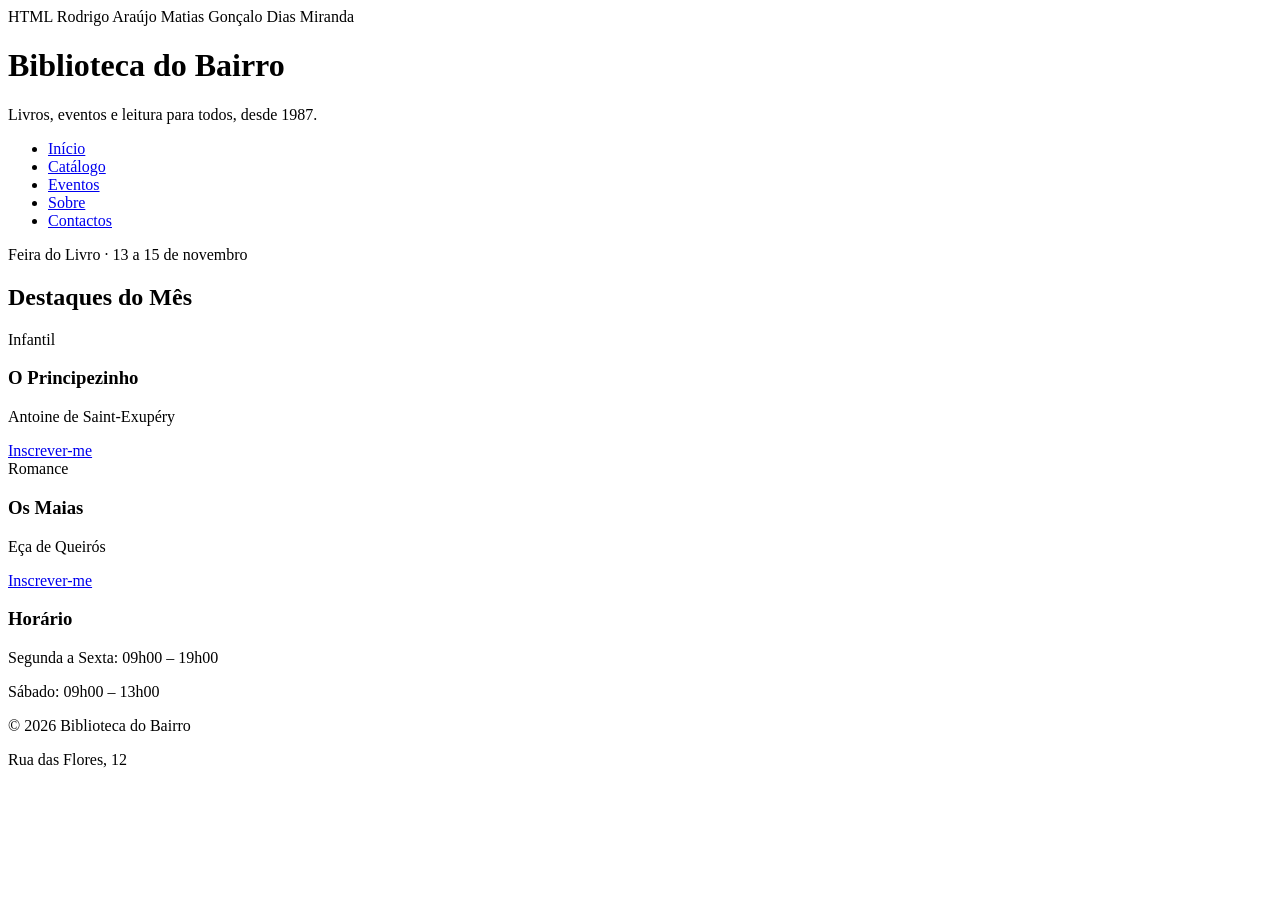
==== index.html @ 5ec8b901 "commit" ====
HTML
Rodrigo Araújo Matias

Gonçalo Dias Miranda
<!DOCTYPE html>
<html lang="pt">
<head>
    <meta charset="UTF-8">
    <meta name="viewport" content="width=device-width, initial-scale=1.0">
    <title>Biblioteca do Bairro</title>
    <link rel="stylesheet" href="estilos.css">
</head>
<body>

    <header>
        <h1>Biblioteca do Bairro</h1>
        <p>Livros, eventos e leitura para todos, desde 1987.</p>
    </header>

    <div class="cabecalho">
        <nav>
            <ul>
                <li><a href="index.html">Início</a></li>
                <li><a href="catalogo.html">Catálogo</a></li>
                <li><a href="eventos.html">Eventos</a></li>
                <li><a href="sobre.html">Sobre</a></li>
                <li><a href="contactos.html">Contactos</a></li>
            </ul>
        </nav>
    </div>

    <main>
        <div class="aviso">
            Feira do Livro · 13 a 15 de novembro
        </div>

        <section>
            <h2>Destaques do Mês</h2>
            <div class="cartoes">
                <article class="cartao">
                    <span class="etiqueta">Infantil</span>
                    <h3>O Principezinho</h3>
                    <p>Antoine de Saint-Exupéry</p>
                    <a href="#" class="botao">Inscrever-me</a>
                </article>

                <article class="cartao">
                    <span class="etiqueta">Romance</span>
                    <h3>Os Maias</h3>
                    <p>Eça de Queirós</p>
                    <a href="#" class="botao">Inscrever-me</a>
                </article>
            </div>
        </section>
    </main>

    <aside>
        <h3>Horário</h3>
        <p>Segunda a Sexta: 09h00 – 19h00</p>
        <p>Sábado: 09h00 – 13h00</p>
    </aside>

    <footer>
        <p>&copy; 2026 Biblioteca do Bairro</p>
        <p>Rua das Flores, 12</p>
    </footer>

</body>
</html>
---- estilos.css ----
/* ==========================================
VARIÁVEIS (:root)
================================---------- /
:root {
--cor-principal: #23395B;
--cor-destaque: #A84B33;
--cor-fundo: #FFF8F0;
--cor-texto: #333333;
--cor-cartao: #FFFFFF;
--cor-borda: #E5DED3;
--raio: 12px;
}
/* ==========================================
BASE
================================---------- /
{
box-sizing: border-box;
}
body {
margin: 0;
font-family: Arial, Helvetica, sans-serif;
font-size: 1.125rem;
line-height: 1.6;
background: var(--cor-fundo);
color: var(--cor-texto);
}
h1, h2, h3 {
font-family: "Lora", Georgia, serif;
color: var(--cor-principal);
}
h1 { font-size: 2.5rem; }
h2 { font-size: 1.75rem; }
h3 { font-size: 1.25rem; }
img {
max-width: 100%;
height: auto;
}
a {
color: var(--cor-principal);
text-decoration: none;
}
a:hover {
color: var(--cor-destaque);
}
a:focus-visible,
button:focus-visible {
outline: 3px solid var(--cor-principal);
outline-offset: 3px;
}
/* ==========================================
LAYOUT (Estrutura com Grid / Flexbox)
================================---------- /
body {
display: block;
}
header {
background: var(--cor-principal);
color: #FFF8F0;
padding: 1.5rem 2rem;
display: flex;
flex-direction: column;
gap: 1rem;
}
.cabecalho {
display: flex;
flex-direction: column;
gap: 1rem;
align-items: flex-start;
}
.cabecalho nav ul {
display: flex;
gap: 1.5rem;
list-style: none;
margin: 0;
padding: 0;
}
.cabecalho nav a {
color: #FFF8F0;
}
main {
max-width: 960px;
margin: 0 auto;
padding: 2rem 1rem;
}
aside {
padding: 1rem;
background: #F2CC8F;
border-radius: var(--raio);
margin-top: 2rem;
}
footer {
padding: 1.5rem 2rem;
background: var(--cor-principal);
color: #FFF8F0;
display: flex;
justify-content: space-between;
}
/* ==========================================
COMPONENTES (Cartões, Botões, Etiquetas)
================================---------- /
.etiqueta {
text-transform: uppercase;
letter-spacing: 2px;
color: var(--cor-destaque);
font-size: 0.875rem;
font-weight: bold;
}
.cartoes {
display: flex;
flex-wrap: wrap;
gap: 1rem;
}
.cartao {
background: var(--cor-cartao);
padding: 1.5rem;
border: 1px solid var(--cor-borda);
border-left: 6px solid var(--cor-destaque);
border-radius: var(--raio);
box-shadow: 0 4px 12px rgb(0 0 0 / 0.1);
flex: 1 1 250px;
transition: transform 0.2s ease, box-shadow 0.2s ease;
}
.cartao:hover {
transform: translateY(-4px);
box-shadow: 0 12px 24px rgb(0 0 0 / 0.15);
}
.botao {
display: inline-block;
padding: 0.6rem 1.4rem;
background: var(--cor-destaque);
color: white;
border-radius: 8px;
text-decoration: none;
font-weight: bold;
}
.botao:hover {
background: #873A28;
color: white;
}
.aviso {
background: linear-gradient(90deg, #E07A5F, #F2CC8F);
padding: 1rem;
border-radius: var(--raio);
margin: 1.5rem 0;
font-weight: bold;
}
/* ==========================================
MEDIA QUERIES (Design Responsivo)
================================---------- /
@media (min-width: 768px) {
.cabecalho {
flex-direction: row;
justify-content: space-between;
align-items: center;
}
}
@media (min-width: 1024px) {
body {
display: grid;
grid-template-areas:
"topo topo"
"menu menu"
"conteudo lateral"
"rodape rodape";
grid-template-columns: 1fr 280px;
}
header {
grid-area: topo;
}
.cabecalho {
grid-area: menu;
background: #1c2f4c;
padding: 0.75rem 2rem;
}
main {
grid-area: conteudo;
max-width: none;
width: 100%;
}
aside {
grid-area: lateral;
margin-top: 2rem;
}
footer {
grid-area: rodape;
}
}
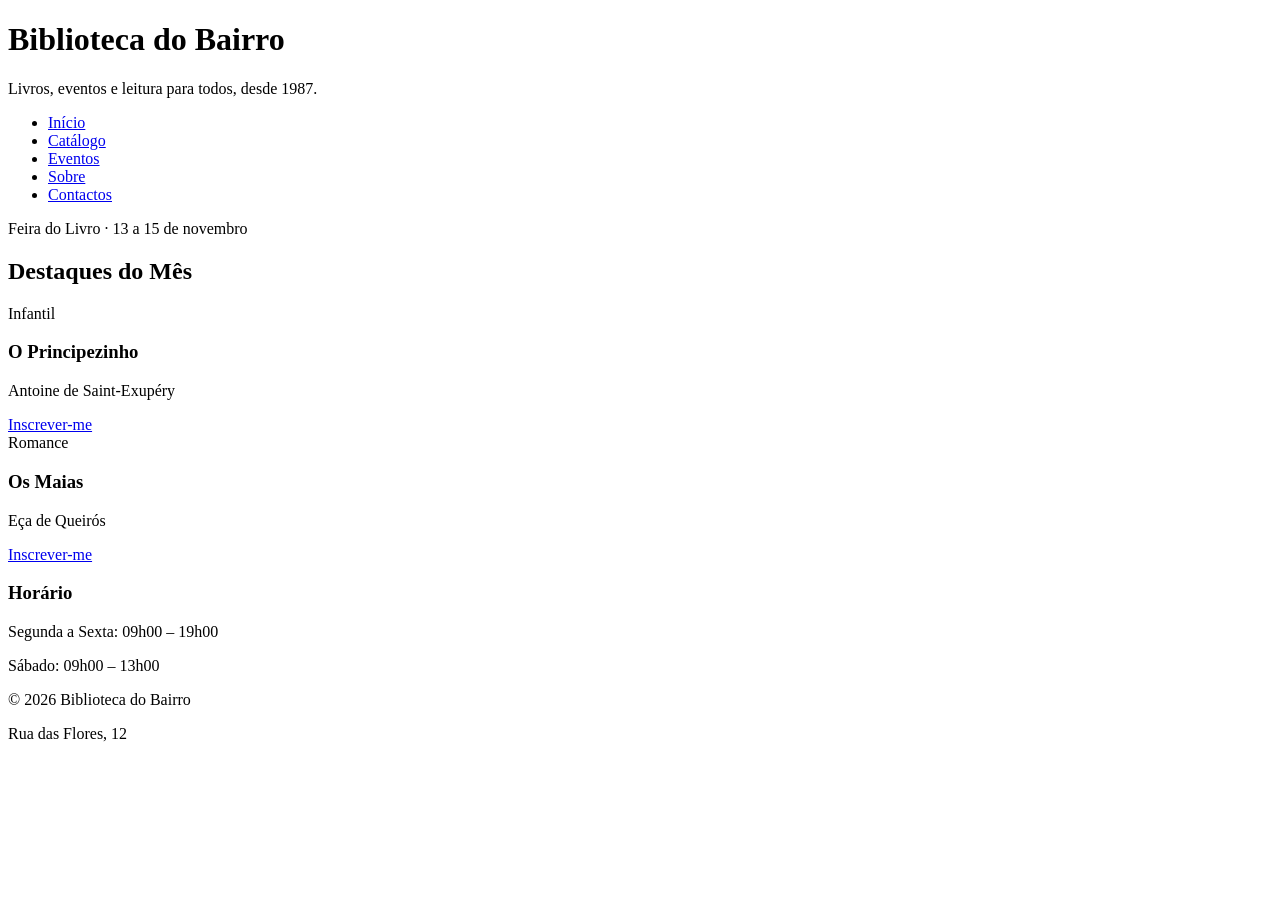
==== commit f510f277: "asd" ====
--- a/index.html
+++ b/index.html
@@ -1,14 +1,10 @@
-HTML
-Rodrigo Araújo Matias
-
-Gonçalo Dias Miranda
 <!DOCTYPE html>
 <html lang="pt">
 <head>
     <meta charset="UTF-8">
     <meta name="viewport" content="width=device-width, initial-scale=1.0">
     <title>Biblioteca do Bairro</title>
-    <link rel="stylesheet" href="estilos.css">
+    <link rel="stylesheet" href="asd.css">
 </head>
 <body>
 
--- a/asd.css
+++ b/asd.css
@@ -0,0 +1,187 @@
+/* ==========================================
+VARIÁVEIS (:root)
+================================---------- /
+:root {
+--cor-principal: #23395B;
+--cor-destaque: #A84B33;
+--cor-fundo: #FFF8F0;
+--cor-texto: #333333;
+--cor-cartao: #FFFFFF;
+--cor-borda: #E5DED3;
+--raio: 12px;
+}
+/* ==========================================
+BASE
+================================---------- /
+{
+box-sizing: border-box;
+}
+body {
+margin: 0;
+font-family: Arial, Helvetica, sans-serif;
+font-size: 1.125rem;
+line-height: 1.6;
+background: var(--cor-fundo);
+color: var(--cor-texto);
+}
+h1, h2, h3 {
+font-family: "Lora", Georgia, serif;
+color: var(--cor-principal);
+}
+h1 { font-size: 2.5rem; }
+h2 { font-size: 1.75rem; }
+h3 { font-size: 1.25rem; }
+img {
+max-width: 100%;
+height: auto;
+}
+a {
+color: var(--cor-principal);
+text-decoration: none;
+}
+a:hover {
+color: var(--cor-destaque);
+}
+a:focus-visible,
+button:focus-visible {
+outline: 3px solid var(--cor-principal);
+outline-offset: 3px;
+}
+/* ==========================================
+LAYOUT (Estrutura com Grid / Flexbox)
+================================---------- /
+body {
+display: block;
+}
+header {
+background: var(--cor-principal);
+color: #FFF8F0;
+padding: 1.5rem 2rem;
+display: flex;
+flex-direction: column;
+gap: 1rem;
+}
+.cabecalho {
+display: flex;
+flex-direction: column;
+gap: 1rem;
+align-items: flex-start;
+}
+.cabecalho nav ul {
+display: flex;
+gap: 1.5rem;
+list-style: none;
+margin: 0;
+padding: 0;
+}
+.cabecalho nav a {
+color: #FFF8F0;
+}
+main {
+max-width: 960px;
+margin: 0 auto;
+padding: 2rem 1rem;
+}
+aside {
+padding: 1rem;
+background: #F2CC8F;
+border-radius: var(--raio);
+margin-top: 2rem;
+}
+footer {
+padding: 1.5rem 2rem;
+background: var(--cor-principal);
+color: #FFF8F0;
+display: flex;
+justify-content: space-between;
+}
+/* ==========================================
+COMPONENTES (Cartões, Botões, Etiquetas)
+================================---------- /
+.etiqueta {
+text-transform: uppercase;
+letter-spacing: 2px;
+color: var(--cor-destaque);
+font-size: 0.875rem;
+font-weight: bold;
+}
+.cartoes {
+display: flex;
+flex-wrap: wrap;
+gap: 1rem;
+}
+.cartao {
+background: var(--cor-cartao);
+padding: 1.5rem;
+border: 1px solid var(--cor-borda);
+border-left: 6px solid var(--cor-destaque);
+border-radius: var(--raio);
+box-shadow: 0 4px 12px rgb(0 0 0 / 0.1);
+flex: 1 1 250px;
+transition: transform 0.2s ease, box-shadow 0.2s ease;
+}
+.cartao:hover {
+transform: translateY(-4px);
+box-shadow: 0 12px 24px rgb(0 0 0 / 0.15);
+}
+.botao {
+display: inline-block;
+padding: 0.6rem 1.4rem;
+background: var(--cor-destaque);
+color: white;
+border-radius: 8px;
+text-decoration: none;
+font-weight: bold;
+}
+.botao:hover {
+background: #873A28;
+color: white;
+}
+.aviso {
+background: linear-gradient(90deg, #E07A5F, #F2CC8F);
+padding: 1rem;
+border-radius: var(--raio);
+margin: 1.5rem 0;
+font-weight: bold;
+}
+/* ==========================================
+MEDIA QUERIES (Design Responsivo)
+================================---------- /
+@media (min-width: 768px) {
+.cabecalho {
+flex-direction: row;
+justify-content: space-between;
+align-items: center;
+}
+}
+@media (min-width: 1024px) {
+body {
+display: grid;
+grid-template-areas:
+"topo topo"
+"menu menu"
+"conteudo lateral"
+"rodape rodape";
+grid-template-columns: 1fr 280px;
+}
+header {
+grid-area: topo;
+}
+.cabecalho {
+grid-area: menu;
+background: #1c2f4c;
+padding: 0.75rem 2rem;
+}
+main {
+grid-area: conteudo;
+max-width: none;
+width: 100%;
+}
+aside {
+grid-area: lateral;
+margin-top: 2rem;
+}
+footer {
+grid-area: rodape;
+}
+}
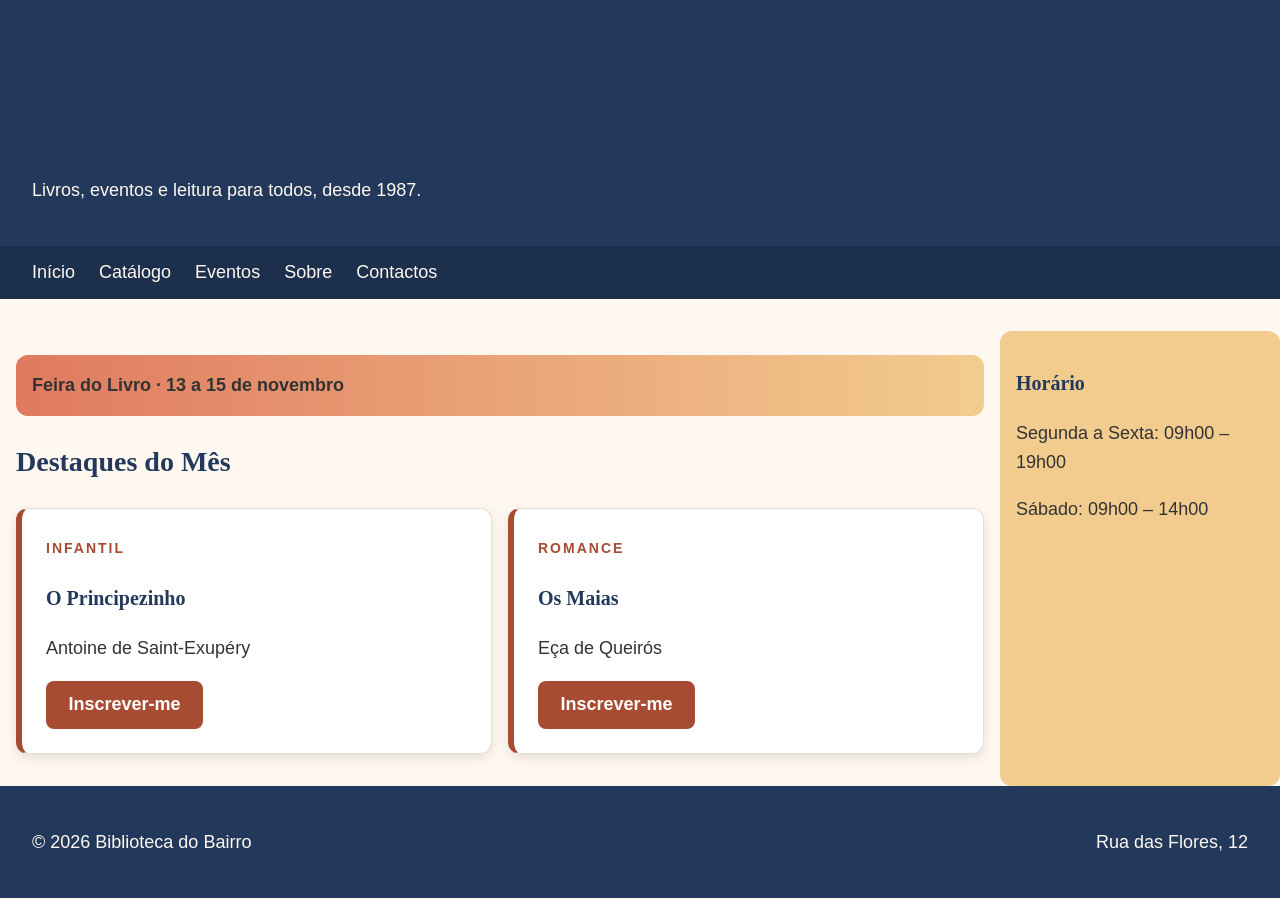
==== commit 8fa2cafc: "edição horas" ====
--- a/index.html
+++ b/index.html
@@ -53,7 +53,7 @@
     <aside>
         <h3>Horário</h3>
         <p>Segunda a Sexta: 09h00 – 19h00</p>
-        <p>Sábado: 09h00 – 13h00</p>
+        <p>Sábado: 09h00 – 14h00</p>
     </aside>
 
     <footer>
--- a/asd.css
+++ b/asd.css
@@ -1,187 +1,217 @@
 /* ==========================================
-VARIÁVEIS (:root)
-================================---------- /
+   1. VARIÁVEIS (:root)
+   ================================---------- */
 :root {
---cor-principal: #23395B;
---cor-destaque: #A84B33;
---cor-fundo: #FFF8F0;
---cor-texto: #333333;
---cor-cartao: #FFFFFF;
---cor-borda: #E5DED3;
---raio: 12px;
-}
-/* ==========================================
-BASE
-================================---------- /
-{
-box-sizing: border-box;
-}
+    --cor-principal: #23395B;
+    --cor-destaque: #A84B33;
+    --cor-fundo: #FFF8F0;
+    --cor-texto: #333333;
+    --cor-cartao: #FFFFFF;
+    --cor-borda: #E5DED3;
+    --raio: 12px;
+}
+
+/* ==========================================
+   2. BASE
+   ================================---------- */
+* {
+    box-sizing: border-box;
+}
+
 body {
-margin: 0;
-font-family: Arial, Helvetica, sans-serif;
-font-size: 1.125rem;
-line-height: 1.6;
-background: var(--cor-fundo);
-color: var(--cor-texto);
-}
+    margin: 0;
+    font-family: Arial, Helvetica, sans-serif;
+    font-size: 1.125rem;
+    line-height: 1.6;
+    background: var(--cor-fundo);
+    color: var(--cor-texto);
+}
+
 h1, h2, h3 {
-font-family: "Lora", Georgia, serif;
-color: var(--cor-principal);
-}
+    font-family: "Lora", Georgia, serif;
+    color: var(--cor-principal);
+}
+
 h1 { font-size: 2.5rem; }
 h2 { font-size: 1.75rem; }
 h3 { font-size: 1.25rem; }
+
 img {
-max-width: 100%;
-height: auto;
-}
+    max-width: 100%;
+    height: auto;
+}
+
 a {
-color: var(--cor-principal);
-text-decoration: none;
-}
+    color: var(--cor-principal);
+    text-decoration: none;
+}
+
 a:hover {
-color: var(--cor-destaque);
-}
+    color: var(--cor-destaque);
+}
+
 a:focus-visible,
 button:focus-visible {
-outline: 3px solid var(--cor-principal);
-outline-offset: 3px;
-}
-/* ==========================================
-LAYOUT (Estrutura com Grid / Flexbox)
-================================---------- /
+    outline: 3px solid var(--cor-principal);
+    outline-offset: 3px;
+}
+
+/* ==========================================
+   3. LAYOUT (Estrutura com Grid / Flexbox)
+   ================================---------- */
 body {
-display: block;
-}
+    display: block;
+}
+
 header {
-background: var(--cor-principal);
-color: #FFF8F0;
-padding: 1.5rem 2rem;
-display: flex;
-flex-direction: column;
-gap: 1rem;
-}
+    background: var(--cor-principal);
+    color: #FFF8F0;
+    padding: 1.5rem 2rem;
+    display: flex;
+    flex-direction: column;
+    gap: 1rem;
+}
+
 .cabecalho {
-display: flex;
-flex-direction: column;
-gap: 1rem;
-align-items: flex-start;
-}
+    display: flex;
+    flex-direction: column;
+    gap: 1rem;
+    align-items: flex-start;
+}
+
 .cabecalho nav ul {
-display: flex;
-gap: 1.5rem;
-list-style: none;
-margin: 0;
-padding: 0;
-}
+    display: flex;
+    gap: 1.5rem;
+    list-style: none;
+    margin: 0;
+    padding: 0;
+}
+
 .cabecalho nav a {
-color: #FFF8F0;
-}
+    color: #FFF8F0;
+}
+
 main {
-max-width: 960px;
-margin: 0 auto;
-padding: 2rem 1rem;
-}
+    max-width: 960px;
+    margin: 0 auto;
+    padding: 2rem 1rem;
+}
+
 aside {
-padding: 1rem;
-background: #F2CC8F;
-border-radius: var(--raio);
-margin-top: 2rem;
-}
+    padding: 1rem;
+    background: #F2CC8F;
+    border-radius: var(--raio);
+    margin-top: 2rem;
+}
+
 footer {
-padding: 1.5rem 2rem;
-background: var(--cor-principal);
-color: #FFF8F0;
-display: flex;
-justify-content: space-between;
-}
-/* ==========================================
-COMPONENTES (Cartões, Botões, Etiquetas)
-================================---------- /
+    padding: 1.5rem 2rem;
+    background: var(--cor-principal);
+    color: #FFF8F0;
+    display: flex;
+    justify-content: space-between;
+}
+
+/* ==========================================
+   4. COMPONENTES (Cartões, Botões, Etiquetas)
+   ================================---------- */
 .etiqueta {
-text-transform: uppercase;
-letter-spacing: 2px;
-color: var(--cor-destaque);
-font-size: 0.875rem;
-font-weight: bold;
-}
+    text-transform: uppercase;
+    letter-spacing: 2px;
+    color: var(--cor-destaque);
+    font-size: 0.875rem;
+    font-weight: bold;
+}
+
 .cartoes {
-display: flex;
-flex-wrap: wrap;
-gap: 1rem;
-}
+    display: flex;
+    flex-wrap: wrap;
+    gap: 1rem;
+}
+
 .cartao {
-background: var(--cor-cartao);
-padding: 1.5rem;
-border: 1px solid var(--cor-borda);
-border-left: 6px solid var(--cor-destaque);
-border-radius: var(--raio);
-box-shadow: 0 4px 12px rgb(0 0 0 / 0.1);
-flex: 1 1 250px;
-transition: transform 0.2s ease, box-shadow 0.2s ease;
-}
+    background: var(--cor-cartao);
+    padding: 1.5rem;
+    border: 1px solid var(--cor-borda);
+    border-left: 6px solid var(--cor-destaque);
+    border-radius: var(--raio);
+    box-shadow: 0 4px 12px rgb(0 0 0 / 0.1);
+    flex: 1 1 250px;
+    transition: transform 0.2s ease, box-shadow 0.2s ease;
+}
+
 .cartao:hover {
-transform: translateY(-4px);
-box-shadow: 0 12px 24px rgb(0 0 0 / 0.15);
-}
+    transform: translateY(-4px);
+    box-shadow: 0 12px 24px rgb(0 0 0 / 0.15);
+}
+
 .botao {
-display: inline-block;
-padding: 0.6rem 1.4rem;
-background: var(--cor-destaque);
-color: white;
-border-radius: 8px;
-text-decoration: none;
-font-weight: bold;
-}
+    display: inline-block;
+    padding: 0.6rem 1.4rem;
+    background: var(--cor-destaque);
+    color: white;
+    border-radius: 8px;
+    text-decoration: none;
+    font-weight: bold;
+}
+
 .botao:hover {
-background: #873A28;
-color: white;
-}
+    background: #873A28;
+    color: white;
+}
+
 .aviso {
-background: linear-gradient(90deg, #E07A5F, #F2CC8F);
-padding: 1rem;
-border-radius: var(--raio);
-margin: 1.5rem 0;
-font-weight: bold;
-}
-/* ==========================================
-MEDIA QUERIES (Design Responsivo)
-================================---------- /
+    background: linear-gradient(90deg, #E07A5F, #F2CC8F);
+    padding: 1rem;
+    border-radius: var(--raio);
+    margin: 1.5rem 0;
+    font-weight: bold;
+}
+
+/* ==========================================
+   5. MEDIA QUERIES (Design Responsivo)
+   ================================---------- */
 @media (min-width: 768px) {
-.cabecalho {
-flex-direction: row;
-justify-content: space-between;
-align-items: center;
-}
-}
+    .cabecalho {
+        flex-direction: row;
+        justify-content: space-between;
+        align-items: center;
+    }
+}
+
 @media (min-width: 1024px) {
-body {
-display: grid;
-grid-template-areas:
-"topo topo"
-"menu menu"
-"conteudo lateral"
-"rodape rodape";
-grid-template-columns: 1fr 280px;
-}
-header {
-grid-area: topo;
-}
-.cabecalho {
-grid-area: menu;
-background: #1c2f4c;
-padding: 0.75rem 2rem;
-}
-main {
-grid-area: conteudo;
-max-width: none;
-width: 100%;
-}
-aside {
-grid-area: lateral;
-margin-top: 2rem;
-}
-footer {
-grid-area: rodape;
-}
+    body {
+        display: grid;
+        grid-template-areas:
+            "topo topo"
+            "menu menu"
+            "conteudo lateral"
+            "rodape rodape";
+        grid-template-columns: 1fr 280px;
+    }
+
+    header {
+        grid-area: topo;
+    }
+
+    .cabecalho {
+        grid-area: menu;
+        background: #1c2f4c;
+        padding: 0.75rem 2rem;
+    }
+
+    main {
+        grid-area: conteudo;
+        max-width: none;
+        width: 100%;
+    }
+
+    aside {
+        grid-area: lateral;
+        margin-top: 2rem;
+    }
+
+    footer {
+        grid-area: rodape;
+    }
 }
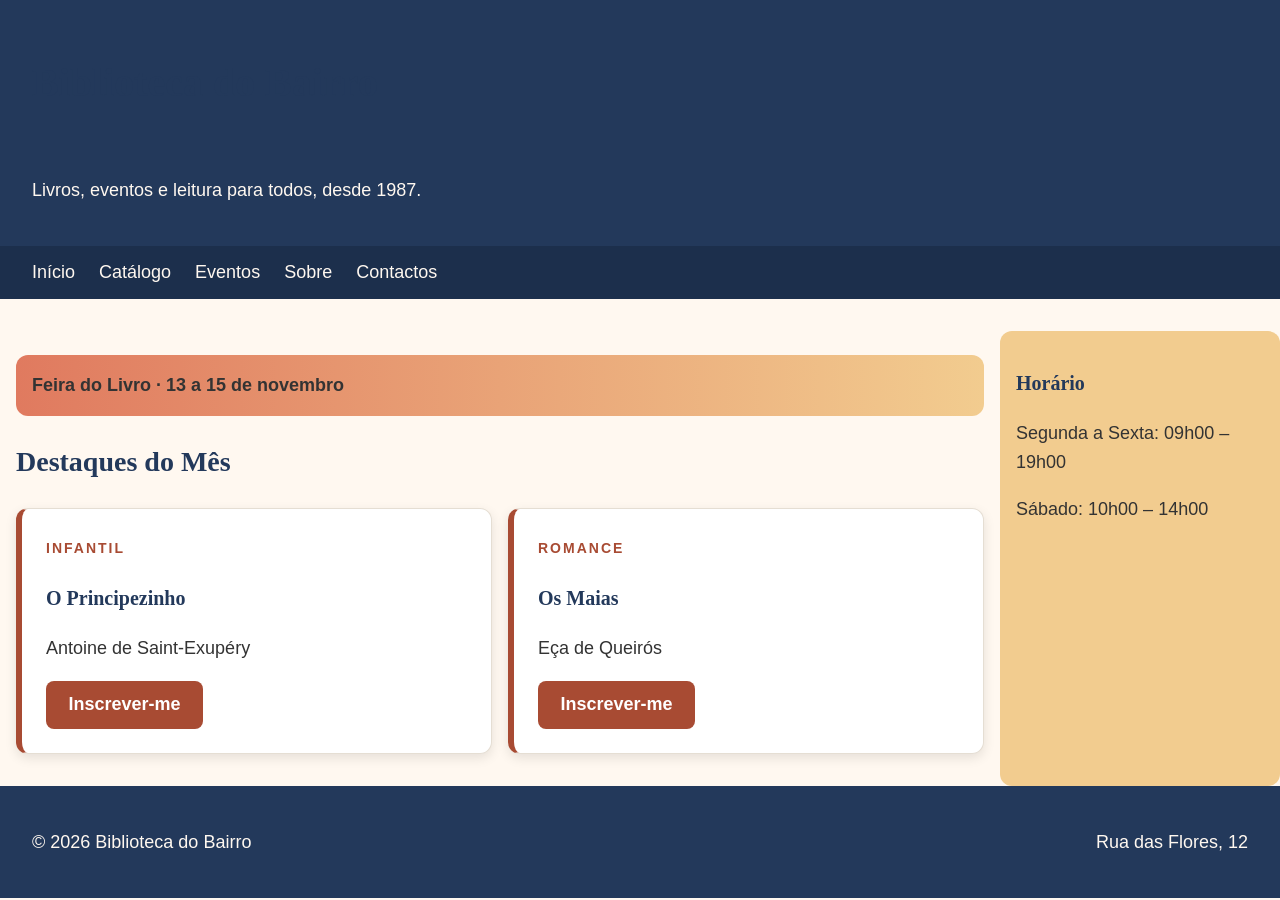
==== commit 1c080249: "ola" ====
--- a/index.html
+++ b/index.html
@@ -53,7 +53,7 @@
     <aside>
         <h3>Horário</h3>
         <p>Segunda a Sexta: 09h00 – 19h00</p>
-        <p>Sábado: 09h00 – 14h00</p>
+        <p>Sábado: 10h00 – 14h00</p>
     </aside>
 
     <footer>
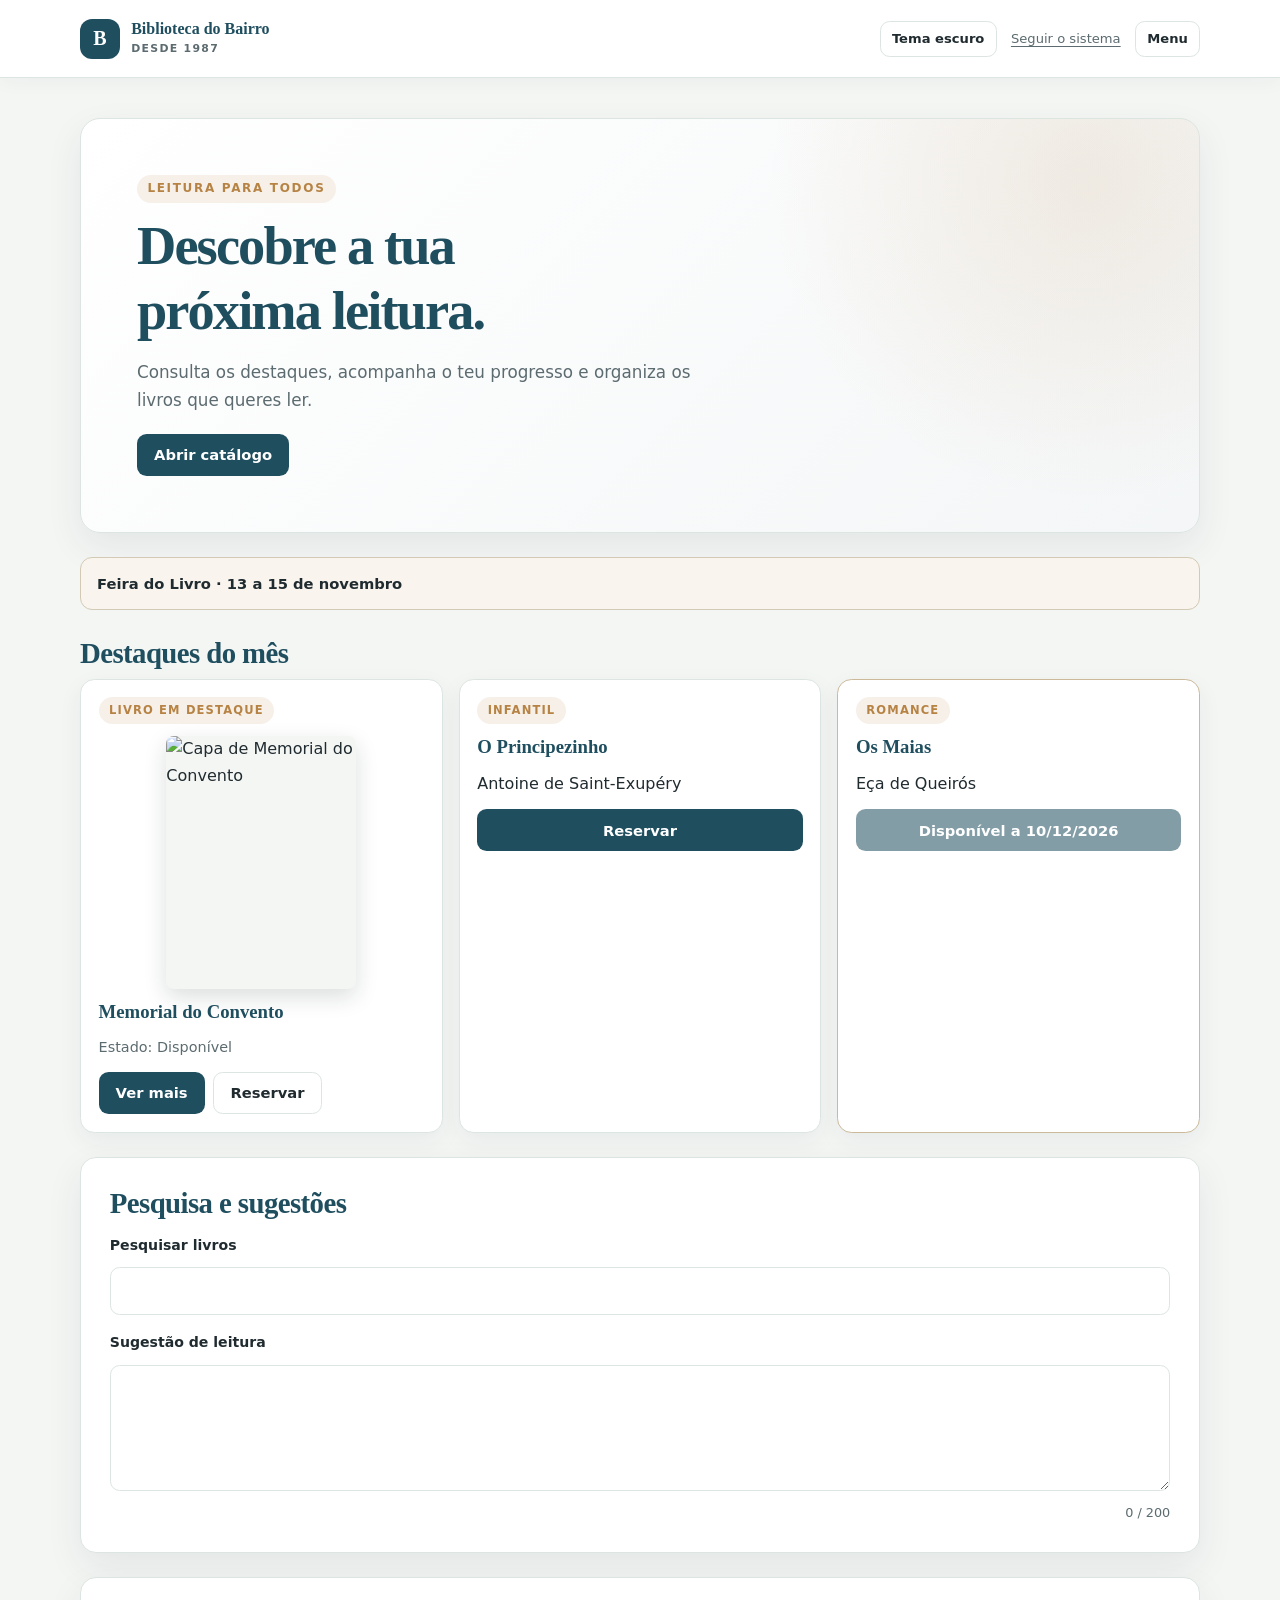
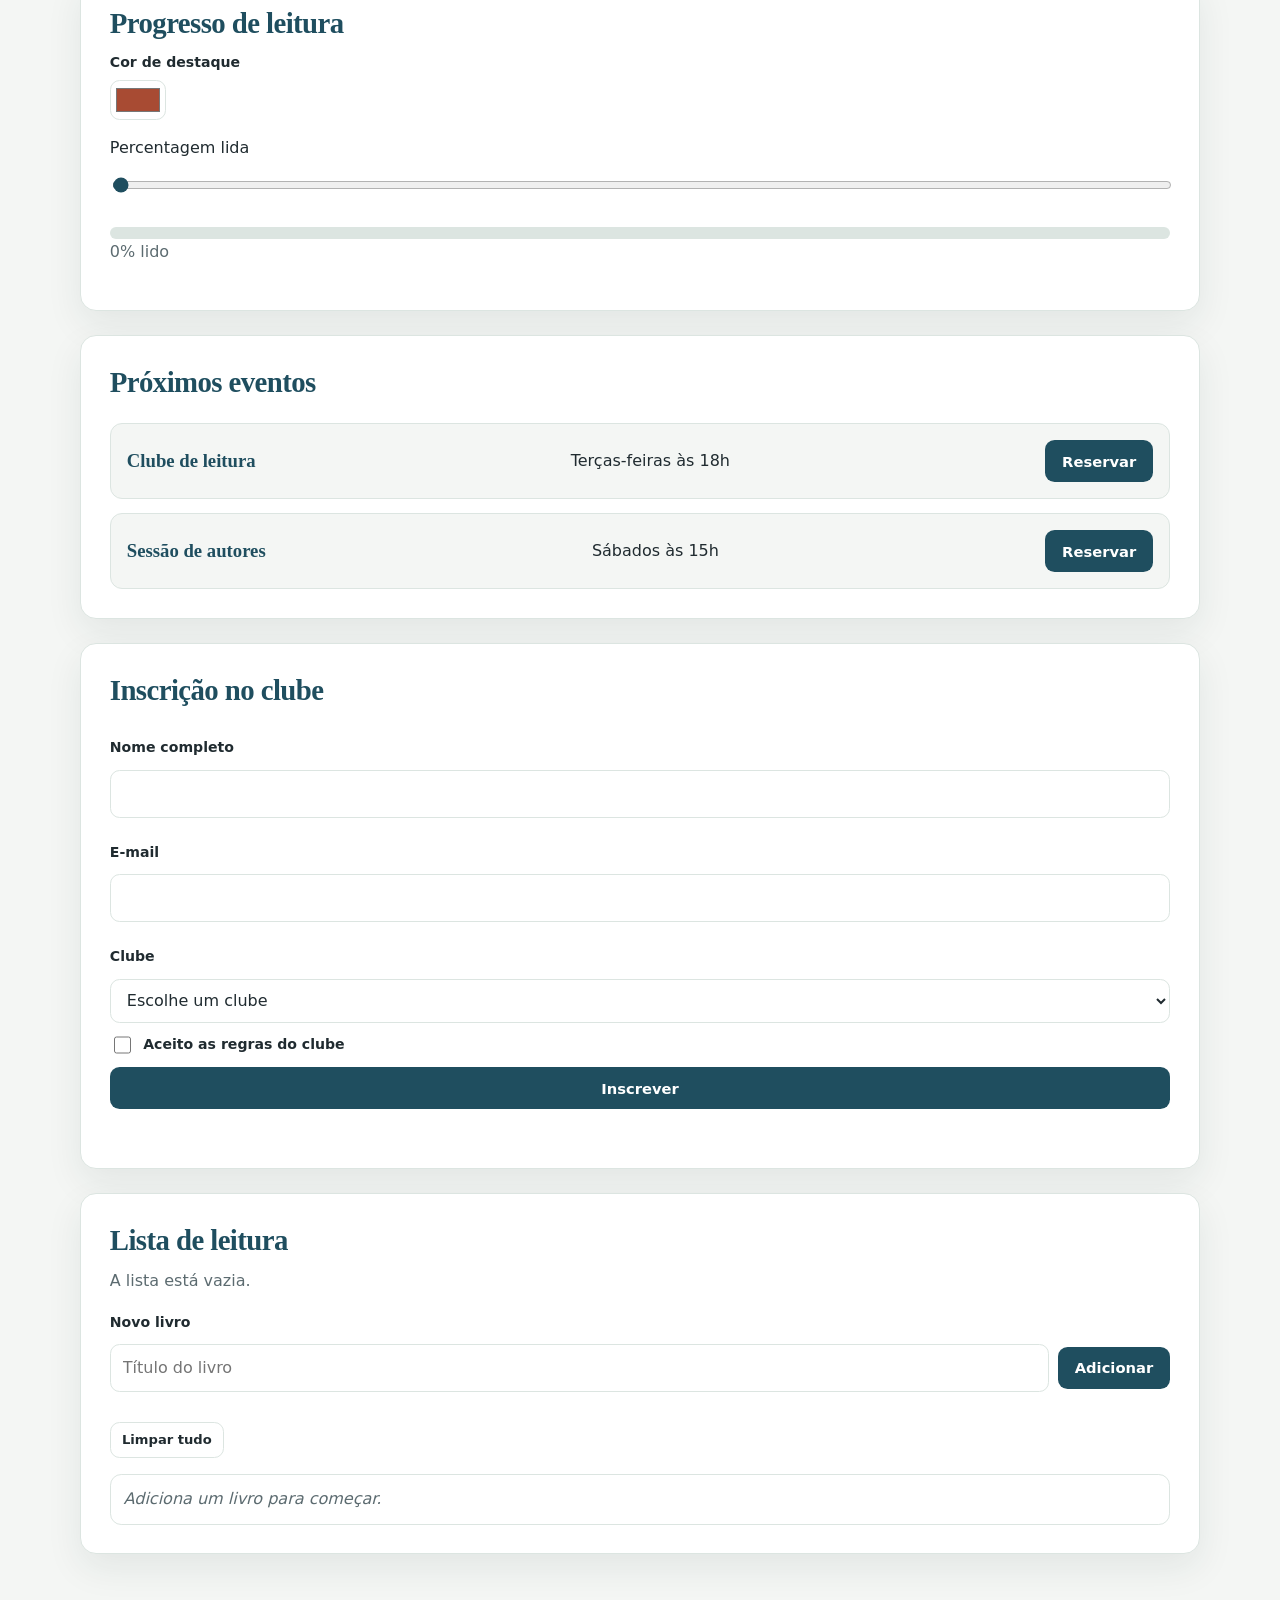
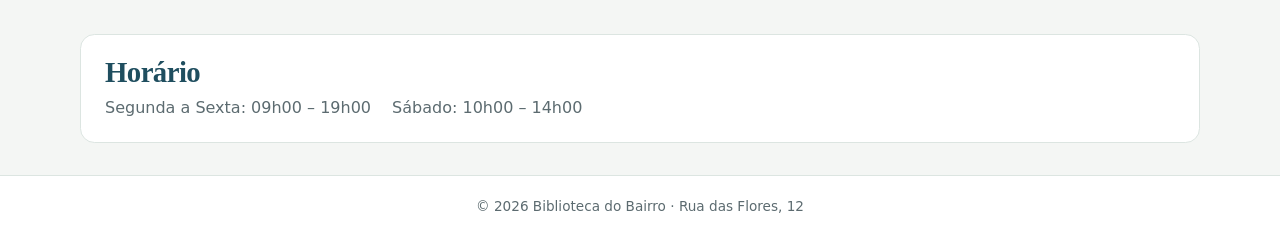
==== commit 9d0d6b64: "dia23" ====
--- a/index.html
+++ b/index.html
@@ -3,63 +3,170 @@
 <head>
     <meta charset="UTF-8">
     <meta name="viewport" content="width=device-width, initial-scale=1.0">
+    <meta name="description" content="Biblioteca do Bairro: livros, eventos e atividades de leitura.">
     <title>Biblioteca do Bairro</title>
-    <link rel="stylesheet" href="asd.css">
+    <link rel="stylesheet" href="style.css">
+    <script src="app.js" defer></script>
 </head>
 <body>
-
-    <header>
-        <h1>Biblioteca do Bairro</h1>
-        <p>Livros, eventos e leitura para todos, desde 1987.</p>
+    <header class="cabecalho">
+        <a class="marca" href="index.html">
+            <span class="marca-simbolo" aria-hidden="true">B</span>
+            <span class="marca-texto">
+                <strong>Biblioteca do Bairro</strong>
+                <small>desde 1987</small>
+            </span>
+        </a>
+        <nav id="navegacao-principal" aria-label="Navegação principal">
+            <a href="index.html" aria-current="page">Início</a>
+            <a href="catalogo.html">Catálogo</a>
+            <a href="#eventos">Eventos</a>
+            <a href="#inscricao-clube">Clube de leitura</a>
+        </nav>
+        <div class="tema-controlos">
+            <button class="botao botao-secundario botao-pequeno" type="button" data-tema-botao aria-pressed="false">Tema escuro</button>
+            <button class="botao-texto" type="button" data-seguir-sistema>Seguir o sistema</button>
+            <button id="botao-menu" class="botao botao-secundario botao-pequeno" type="button" aria-controls="navegacao-principal" aria-expanded="false">Menu</button>
+        </div>
     </header>
 
-    <div class="cabecalho">
-        <nav>
-            <ul>
-                <li><a href="index.html">Início</a></li>
-                <li><a href="catalogo.html">Catálogo</a></li>
-                <li><a href="eventos.html">Eventos</a></li>
-                <li><a href="sobre.html">Sobre</a></li>
-                <li><a href="contactos.html">Contactos</a></li>
-            </ul>
-        </nav>
-    </div>
+    <main>
+        <section class="abertura">
+            <p class="etiqueta">Leitura para todos</p>
+            <h1>Descobre a tua próxima leitura.</h1>
+            <p>Consulta os destaques, acompanha o teu progresso e organiza os livros que queres ler.</p>
+            <a class="botao" href="catalogo.html">Abrir catálogo</a>
+        </section>
 
-    <main>
         <div class="aviso">
             Feira do Livro · 13 a 15 de novembro
         </div>
 
-        <section>
-            <h2>Destaques do Mês</h2>
+        <section aria-labelledby="titulo-destaques">
+            <h2 id="titulo-destaques">Destaques do mês</h2>
             <div class="cartoes">
-                <article class="cartao">
+                <article id="livro-destaque" class="cartao livro" data-estado="disponivel" data-devolucao="2026-12-10">
+                    <span class="etiqueta">Livro em destaque</span>
+                    <img class="capa" src="https://placehold.co/240x320/1f4e5f/ffffff?text=Memorial" alt="Capa de Memorial do Convento">
+                    <h3 id="titulo-destaque">Memorial do Convento</h3>
+                    <p id="estado-destaque" class="estado-livro"></p>
+                    <div class="acoes">
+                        <a id="ver-mais-destaque" class="botao" href="/catalogo?autor=Jose%20Saramago">Ver mais</a>
+                        <button id="reservar-destaque" class="botao botao-secundario reservar" type="button">Reservar</button>
+                    </div>
+                </article>
+                <article class="cartao livro" data-estado="disponivel">
                     <span class="etiqueta">Infantil</span>
                     <h3>O Principezinho</h3>
                     <p>Antoine de Saint-Exupéry</p>
-                    <a href="#" class="botao">Inscrever-me</a>
+                    <button class="botao reservar" type="button">Reservar</button>
                 </article>
-
-                <article class="cartao">
+                <article class="cartao livro" data-estado="emprestado" data-devolucao="2026-12-10">
                     <span class="etiqueta">Romance</span>
                     <h3>Os Maias</h3>
                     <p>Eça de Queirós</p>
-                    <a href="#" class="botao">Inscrever-me</a>
+                    <button class="botao reservar" type="button">Reservar</button>
                 </article>
             </div>
+        </section>
+
+        <section id="pesquisa-e-sugestoes" class="cartao">
+            <h2>Pesquisa e sugestões</h2>
+            <div class="campo">
+                <label for="campo-pesquisa-local">Pesquisar livros</label>
+                <input id="campo-pesquisa-local" name="pesquisa" type="search" autocomplete="off">
+            </div>
+            <p id="texto-pesquisa" class="ajuda" aria-live="polite"></p>
+            <div class="campo">
+                <label for="sugestao">Sugestão de leitura</label>
+                <textarea id="sugestao" name="sugestao" rows="4" maxlength="200"></textarea>
+                <span id="contador-sugestao" class="contador" aria-live="polite">0 / 200</span>
+            </div>
+        </section>
+
+        <section class="cartao" aria-labelledby="titulo-progresso">
+            <h2 id="titulo-progresso">Progresso de leitura</h2>
+            <div class="controlo-cor">
+                <label for="cor-destaque">Cor de destaque</label>
+                <input id="cor-destaque" type="color" value="#a84b33">
+            </div>
+            <label for="barra-leitura">Percentagem lida</label>
+            <input id="barra-leitura" type="range" min="0" max="100" value="0">
+            <div class="barra-progresso" aria-hidden="true">
+                <div id="progresso" class="progresso"></div>
+            </div>
+            <p id="texto-progresso" class="ajuda" aria-live="polite">0% lido</p>
+        </section>
+
+        <section id="eventos" class="cartao eventos" aria-labelledby="titulo-eventos">
+            <h2 id="titulo-eventos">Próximos eventos</h2>
+            <article class="evento">
+                <h3>Clube de leitura</h3>
+                <p>Terças-feiras às 18h</p>
+                <button class="botao reservar" type="button">Reservar</button>
+            </article>
+            <article class="evento">
+                <h3>Sessão de autores</h3>
+                <p>Sábados às 15h</p>
+                <button class="botao reservar" type="button">Reservar</button>
+            </article>
+        </section>
+
+        <section id="inscricao-clube" class="cartao">
+            <h2>Inscrição no clube</h2>
+            <form id="formulario-clube" class="formulario">
+                <div class="campo">
+                    <label for="clube-nome">Nome completo</label>
+                    <input id="clube-nome" name="nome" type="text" autocomplete="name" required>
+                </div>
+                <div class="campo">
+                    <label for="clube-email">E-mail</label>
+                    <input id="clube-email" name="email" type="email" autocomplete="email" required>
+                </div>
+                <div class="campo">
+                    <label for="clube-tipo">Clube</label>
+                    <select id="clube-tipo" name="clube" required>
+                        <option value="">Escolhe um clube</option>
+                        <option value="Policiais">Policiais</option>
+                        <option value="Ficção">Ficção</option>
+                        <option value="Romance">Romance</option>
+                        <option value="Poesia">Poesia</option>
+                        <option value="Infantil">Infantil</option>
+                    </select>
+                </div>
+                <label class="opcao">
+                    <input name="regras" type="checkbox" required>
+                    Aceito as regras do clube
+                </label>
+                <button class="botao" type="submit">Inscrever</button>
+            </form>
+            <p id="mensagem-clube" class="mensagem" role="status" aria-live="polite"></p>
+        </section>
+
+        <section id="minha-lista" class="cartao">
+            <h2>Lista de leitura</h2>
+            <p id="resumo-leitura" class="ajuda" aria-live="polite">A lista está vazia.</p>
+            <form id="formulario-leitura" class="formulario">
+                <label for="novo-livro">Novo livro</label>
+                <div class="linha">
+                    <input id="novo-livro" name="livro" type="text" placeholder="Título do livro" required>
+                    <button class="botao" type="submit">Adicionar</button>
+                </div>
+            </form>
+            <p id="mensagem-leitura" class="mensagem" role="status" aria-live="polite"></p>
+            <button id="limpar-lista" class="botao botao-secundario botao-pequeno" type="button">Limpar tudo</button>
+            <ul id="lista-leitura" class="lista"></ul>
         </section>
     </main>
 
     <aside>
-        <h3>Horário</h3>
+        <h2>Horário</h2>
         <p>Segunda a Sexta: 09h00 – 19h00</p>
         <p>Sábado: 10h00 – 14h00</p>
     </aside>
 
     <footer>
-        <p>&copy; 2026 Biblioteca do Bairro</p>
-        <p>Rua das Flores, 12</p>
+        <p>&copy; 2026 Biblioteca do Bairro · Rua das Flores, 12</p>
     </footer>
-
 </body>
 </html>
--- a/style.css
+++ b/style.css
@@ -0,0 +1,1260 @@
+:root {
+    color-scheme: light;
+    --cor-fundo: #fff8f0;
+    --cor-superficie: #ffffff;
+    --cor-texto: #302d2a;
+    --cor-secundaria: #625a52;
+    --cor-principal: #23395b;
+    --cor-destaque: #a84b33;
+    --cor-borda: #e5ded3;
+    --cor-sucesso: #23613c;
+    --cor-erro: #a12622;
+    --sombra: 0 8px 24px rgb(35 57 91 / 8%);
+}
+
+* {
+    box-sizing: border-box;
+}
+
+body {
+    min-width: 320px;
+    margin: 0;
+    background: var(--cor-fundo);
+    color: var(--cor-texto);
+    font: 1rem/1.6 Arial, Helvetica, sans-serif;
+}
+
+[hidden] {
+    display: none !important;
+}
+
+a {
+    color: inherit;
+}
+
+button,
+input {
+    font: inherit;
+}
+
+button:focus-visible,
+a:focus-visible,
+input:focus-visible {
+    outline: 3px solid var(--cor-destaque);
+    outline-offset: 3px;
+}
+
+.cabecalho {
+    display: flex;
+    flex-wrap: wrap;
+    align-items: center;
+    justify-content: space-between;
+    gap: 1rem;
+    padding: 1rem max(1.25rem, calc((100% - 1040px) / 2));
+    background: var(--cor-principal);
+    color: #fff;
+}
+
+.cabecalho > nav {
+    display: none;
+    align-items: center;
+    gap: 1.25rem;
+}
+
+.cabecalho > nav.aberta {
+    display: flex;
+}
+
+.marca {
+    font-size: 1.2rem;
+    font-weight: 700;
+    text-decoration: none;
+}
+
+.cabecalho nav {
+    gap: 1.25rem;
+}
+
+.cabecalho nav a {
+    text-decoration: none;
+}
+
+.cabecalho nav a[aria-current="page"] {
+    text-decoration: underline;
+    text-underline-offset: 0.3em;
+}
+
+main {
+    width: min(100% - 2rem, 920px);
+    margin: 0 auto;
+}
+
+.introducao {
+    padding: 3.5rem 0 2rem;
+}
+
+.sobretitulo {
+    margin-bottom: 0.25rem;
+    color: var(--cor-destaque);
+    font-size: 0.8rem;
+    font-weight: 700;
+    letter-spacing: 0.12em;
+    text-transform: uppercase;
+}
+
+h1,
+h2,
+h3,
+p {
+    margin-top: 0;
+}
+
+h1,
+h2,
+h3 {
+    color: var(--cor-principal);
+    font-family: Georgia, "Times New Roman", serif;
+    line-height: 1.2;
+}
+
+h1 {
+    margin-bottom: 0.5rem;
+    font-size: clamp(2rem, 5vw, 3rem);
+}
+
+h2 {
+    margin-bottom: 0.5rem;
+    font-size: 1.6rem;
+}
+
+.introducao > p:last-child,
+.inscricao > p,
+.texto-secundario {
+    color: var(--cor-secundaria);
+}
+
+.catalogo,
+.inscricao {
+    margin: 1rem 0 2rem;
+    padding: clamp(1.25rem, 4vw, 2rem);
+    border: 1px solid var(--cor-borda);
+    border-radius: 16px;
+    background: var(--cor-superficie);
+    box-shadow: var(--sombra);
+}
+
+.cabecalho-seccao {
+    display: flex;
+    flex-wrap: wrap;
+    align-items: center;
+    justify-content: space-between;
+    gap: 1rem;
+    margin-bottom: 1.25rem;
+}
+
+.cabecalho-seccao p {
+    margin-bottom: 0;
+}
+
+.campo-pesquisa,
+#formulario-inscricao label {
+    display: grid;
+    gap: 0.4rem;
+    font-weight: 700;
+}
+
+.tema-controlos {
+    display: flex;
+    flex-wrap: wrap;
+    align-items: center;
+    gap: 0.6rem;
+}
+
+.linha {
+    display: flex;
+    flex-wrap: wrap;
+    align-items: center;
+    gap: 0.5rem;
+}
+
+.linha input {
+    flex: 1 1 12rem;
+    width: auto;
+}
+
+.acoes-item {
+    display: flex;
+    flex-wrap: wrap;
+    gap: 0.4rem;
+}
+
+.botao-texto {
+    padding: 0.25rem;
+    border: 0;
+    background: transparent;
+    color: inherit;
+    font: inherit;
+    text-decoration: underline;
+    text-underline-offset: 0.2em;
+    cursor: pointer;
+}
+
+input {
+    width: 100%;
+    min-height: 2.8rem;
+    padding: 0.6rem 0.75rem;
+    border: 1px solid var(--cor-borda);
+    border-radius: 8px;
+    background: var(--cor-fundo);
+    color: var(--cor-texto);
+}
+
+.botao {
+    min-height: 2.7rem;
+    padding: 0.55rem 1rem;
+    border: 0;
+    border-radius: 8px;
+    background: var(--cor-destaque);
+    color: var(--cor-superficie);
+    cursor: pointer;
+    font-weight: 700;
+}
+
+.botao:hover {
+    filter: brightness(0.92);
+    color: var(--cor-superficie);
+}
+
+.botao-secundario {
+    border: 1px solid var(--cor-principal);
+    background: transparent;
+    color: var(--cor-principal);
+}
+
+.cabecalho .botao-secundario {
+    border-color: #fff;
+    color: #fff;
+}
+
+.botao[aria-pressed="true"] {
+    background: var(--cor-principal);
+    color: #fff;
+}
+
+.botao:disabled {
+    opacity: 0.55;
+    cursor: not-allowed;
+}
+
+#lista-livros {
+    display: grid;
+    gap: 0.75rem;
+    margin: 1rem 0 0;
+    padding: 0;
+    list-style: none;
+}
+
+.livro {
+    display: flex;
+    flex-wrap: wrap;
+    align-items: center;
+    justify-content: space-between;
+    gap: 0.75rem 1.25rem;
+    padding: 1rem;
+    border: 1px solid var(--cor-borda);
+    border-radius: 10px;
+}
+
+.livro p {
+    margin: 0;
+}
+
+.livro-titulo {
+    font-weight: 700;
+}
+
+.livro-detalhe,
+.estado-livro {
+    color: var(--cor-secundaria);
+    font-size: 0.9rem;
+}
+
+.indisponivel .livro-titulo,
+.indisponivel .estado-livro {
+    color: var(--cor-erro);
+}
+
+.livro-acoes {
+    display: flex;
+    flex-wrap: wrap;
+    align-items: center;
+    gap: 0.5rem;
+}
+
+.livro-acoes .botao {
+    min-height: 2.25rem;
+    padding: 0.35rem 0.75rem;
+    font-size: 0.9rem;
+}
+
+.mensagem {
+    min-height: 1.5em;
+    margin: 0.75rem 0 0;
+    color: var(--cor-secundaria);
+}
+
+.mensagem.erro {
+    color: var(--cor-erro);
+}
+
+.mensagem.sucesso {
+    color: var(--cor-sucesso);
+}
+
+#formulario-inscricao {
+    display: grid;
+    gap: 0.75rem;
+    max-width: 32rem;
+}
+
+#formulario-inscricao .botao {
+    justify-self: start;
+    margin-top: 0.25rem;
+}
+
+footer {
+    margin-top: 3rem;
+    padding: 1.5rem 1rem;
+    background: var(--cor-principal);
+    color: #fff;
+    text-align: center;
+}
+
+footer p {
+    margin: 0;
+}
+
+body.escuro {
+    color-scheme: dark;
+    --cor-fundo: #171b22;
+    --cor-superficie: #222832;
+    --cor-texto: #f3eee7;
+    --cor-secundaria: #cbc3b8;
+    --cor-principal: #a9c1e8;
+    --cor-destaque: #ee987e;
+    --cor-borda: #414955;
+    --cor-sucesso: #91d6a6;
+    --cor-erro: #ff9a91;
+    --sombra: 0 8px 24px rgb(0 0 0 / 18%);
+}
+
+body.escuro .cabecalho,
+body.escuro footer {
+    background: #151d2b;
+    color: #fff;
+}
+
+body.escuro .botao-secundario {
+    color: var(--cor-texto);
+    border-color: var(--cor-borda);
+}
+
+body.escuro .botao[aria-pressed="true"] {
+    background: var(--cor-principal);
+    color: #171b22;
+}
+
+.pesquisa {
+    display: grid;
+    grid-template-columns: minmax(0, 1fr) minmax(0, 1fr);
+    gap: 1.5rem;
+    margin: 1rem 0 1.5rem;
+    padding: 1.25rem;
+    border: 1px solid var(--cor-borda);
+    border-radius: 16px;
+    background: var(--cor-superficie);
+}
+
+.formulario-pesquisa {
+    display: grid;
+    align-content: start;
+    gap: 0.4rem;
+}
+
+.ultimas {
+    min-width: 0;
+}
+
+.ultimas-topo {
+    display: flex;
+    align-items: baseline;
+    justify-content: space-between;
+    gap: 0.6rem;
+}
+
+.ultimas-topo h2 {
+    margin: 0;
+    font-size: 1rem;
+}
+
+.chips {
+    display: flex;
+    flex-wrap: wrap;
+    gap: 0.4rem;
+    margin-top: 0.6rem;
+}
+
+.chip {
+    max-width: 100%;
+    padding: 0.3rem 0.7rem;
+    overflow-wrap: anywhere;
+    border: 1px solid var(--cor-borda);
+    border-radius: 999px;
+    background: var(--cor-superficie);
+    color: var(--cor-texto);
+    cursor: pointer;
+}
+
+.chip:hover {
+    border-color: var(--cor-principal);
+    color: var(--cor-principal);
+}
+
+.catalogo {
+    display: grid;
+    gap: 0.8rem;
+}
+
+.livros {
+    display: grid;
+    grid-template-columns: repeat(auto-fill, minmax(220px, 1fr));
+    gap: 1rem;
+    margin: 0.5rem 0 0;
+    padding: 0;
+    list-style: none;
+}
+
+.livro-card {
+    display: flex;
+    flex-direction: column;
+    gap: 0.55rem;
+    min-width: 0;
+    padding: 1rem;
+    border: 1px solid var(--cor-borda);
+    border-radius: 10px;
+    background: var(--cor-superficie);
+}
+
+.livro-card.emprestado {
+    border-color: var(--cor-destaque);
+}
+
+.livro-card h3,
+.livro-card p {
+    margin: 0;
+}
+
+.livro-card h3 {
+    font-size: 1.05rem;
+}
+
+.livro-autor,
+.livro-ano,
+.texto-secundario {
+    color: var(--cor-secundaria);
+}
+
+.aviso-emprestado {
+    color: var(--cor-destaque);
+    font-size: 0.85rem;
+    font-weight: 700;
+}
+
+.livro-rodape {
+    display: flex;
+    flex-wrap: wrap;
+    align-items: center;
+    justify-content: space-between;
+    gap: 0.6rem;
+    margin-top: auto;
+    padding-top: 0.6rem;
+}
+
+.livro-ano {
+    font-size: 0.8rem;
+}
+
+main > section {
+    margin-bottom: 1.5rem;
+}
+
+@media (max-width: 720px) {
+    .cabecalho {
+        justify-content: flex-start;
+    }
+
+    .cabecalho > nav {
+        order: 3;
+        display: none;
+        width: 100%;
+    }
+
+    .cabecalho > nav.aberta {
+        display: flex;
+    }
+
+    .tema-controlos {
+        margin-left: auto;
+    }
+
+    .pesquisa {
+        grid-template-columns: minmax(0, 1fr);
+    }
+}
+
+@media (max-width: 560px) {
+    .cabecalho {
+        justify-content: flex-start;
+    }
+
+    .cabecalho .botao {
+        margin-left: auto;
+    }
+
+    .cabecalho-seccao {
+        align-items: flex-start;
+    }
+}
+
+:root {
+    color-scheme: light;
+    --cor-fundo: #f4f6f4;
+    --cor-superficie: #ffffff;
+    --cor-texto: #202b30;
+    --cor-secundaria: #5c6b70;
+    --cor-principal: #1f4e5f;
+    --cor-destaque: #b78344;
+    --cor-borda: #dce5e1;
+    --cor-sucesso: #317052;
+    --cor-erro: #a63d35;
+    --sombra: 0 14px 36px rgb(25 48 53 / 8%);
+}
+
+body.escuro {
+    color-scheme: dark;
+    --cor-fundo: #141c20;
+    --cor-superficie: #202b30;
+    --cor-texto: #edf2ef;
+    --cor-secundaria: #b2c0bc;
+    --cor-principal: #a5c9c0;
+    --cor-destaque: #e0b875;
+    --cor-borda: #38474b;
+    --cor-sucesso: #8fceaa;
+    --cor-erro: #f1a097;
+    --sombra: 0 14px 36px rgb(0 0 0 / 22%);
+}
+
+html {
+    scroll-behavior: smooth;
+}
+
+body {
+    min-width: 320px;
+    background: var(--cor-fundo);
+    color: var(--cor-texto);
+    font: 1rem/1.65 "Segoe UI", system-ui, -apple-system, sans-serif;
+}
+
+h1,
+h2,
+h3 {
+    color: var(--cor-principal);
+}
+
+h1 {
+    font-size: clamp(2.1rem, 5vw, 3.4rem);
+    letter-spacing: -0.035em;
+}
+
+h2 {
+    font-size: clamp(1.35rem, 3vw, 1.8rem);
+    letter-spacing: -0.02em;
+}
+
+button,
+input,
+textarea,
+select {
+    font: inherit;
+}
+
+button:focus-visible,
+a:focus-visible,
+input:focus-visible,
+textarea:focus-visible,
+select:focus-visible {
+    outline: 3px solid var(--cor-destaque);
+    outline-offset: 3px;
+}
+
+.cabecalho {
+    position: relative;
+    z-index: 1;
+    justify-content: space-between;
+    gap: 1.25rem;
+    min-height: 78px;
+    padding: 0.9rem max(1.25rem, calc((100% - 1120px) / 2));
+    border-bottom: 1px solid var(--cor-borda);
+    background: var(--cor-superficie);
+    color: var(--cor-texto);
+    box-shadow: 0 4px 18px rgb(22 46 48 / 4%);
+}
+
+.marca {
+    display: inline-flex;
+    align-items: center;
+    gap: 0.7rem;
+    flex-shrink: 0;
+    color: var(--cor-texto);
+}
+
+.marca:hover {
+    color: var(--cor-texto);
+}
+
+.marca-simbolo {
+    display: grid;
+    width: 2.5rem;
+    height: 2.5rem;
+    place-items: center;
+    border-radius: 0.75rem;
+    background: var(--cor-principal);
+    color: var(--cor-superficie);
+    font-family: Georgia, "Times New Roman", serif;
+    font-size: 1.25rem;
+    font-weight: 700;
+}
+
+.marca-texto strong,
+.marca-texto small {
+    display: block;
+}
+
+.marca-texto strong {
+    color: var(--cor-principal);
+    font-family: Georgia, "Times New Roman", serif;
+    font-size: 1rem;
+    line-height: 1.2;
+}
+
+.marca-texto small {
+    margin-top: 0.15rem;
+    color: var(--cor-secundaria);
+    font-size: 0.68rem;
+    letter-spacing: 0.12em;
+    text-transform: uppercase;
+}
+
+.cabecalho > nav {
+    order: 0;
+    width: auto;
+    gap: 0.25rem;
+    margin-left: auto;
+}
+
+.cabecalho nav a {
+    padding: 0.4rem 0.7rem;
+    border-radius: 0.55rem;
+    color: var(--cor-secundaria);
+    font-size: 0.9rem;
+    text-decoration: none;
+    transition: background 150ms ease, color 150ms ease;
+}
+
+.cabecalho nav a:hover,
+.cabecalho nav a[aria-current="page"] {
+    background: color-mix(in srgb, var(--cor-principal) 10%, transparent);
+    color: var(--cor-principal);
+}
+
+.tema-controlos {
+    display: flex;
+    flex-wrap: wrap;
+    align-items: center;
+    gap: 0.45rem;
+}
+
+.botao {
+    display: inline-flex;
+    min-height: 2.65rem;
+    align-items: center;
+    justify-content: center;
+    gap: 0.4rem;
+    padding: 0.55rem 1rem;
+    border: 1px solid transparent;
+    border-radius: 0.6rem;
+    background: var(--cor-principal);
+    color: var(--cor-superficie);
+    font-size: 0.92rem;
+    font-weight: 650;
+    line-height: 1.3;
+    text-decoration: none;
+    cursor: pointer;
+    transition: transform 150ms ease, background 150ms ease, box-shadow 150ms ease;
+}
+
+.botao:hover {
+    background: color-mix(in srgb, var(--cor-principal) 88%, #000);
+    color: var(--cor-superficie);
+    box-shadow: 0 6px 16px rgb(31 78 95 / 16%);
+    transform: translateY(-1px);
+}
+
+.botao:active {
+    transform: translateY(0);
+}
+
+.botao-secundario,
+.botao-secundario:hover {
+    border-color: var(--cor-borda);
+    background: var(--cor-superficie);
+    color: var(--cor-texto);
+    box-shadow: none;
+}
+
+.botao-secundario:hover {
+    border-color: var(--cor-principal);
+    color: var(--cor-principal);
+}
+
+.botao-pequeno {
+    min-height: 2.25rem;
+    padding: 0.35rem 0.7rem;
+    font-size: 0.82rem;
+}
+
+.botao-texto {
+    padding: 0.35rem 0.45rem;
+    border: 0;
+    background: transparent;
+    color: var(--cor-secundaria);
+    font-size: 0.82rem;
+    cursor: pointer;
+}
+
+.botao-texto:hover {
+    color: var(--cor-principal);
+}
+
+.botao:disabled {
+    opacity: 0.55;
+    cursor: not-allowed;
+    transform: none;
+}
+
+main {
+    width: min(1120px, calc(100% - 2.5rem));
+    max-width: 1120px;
+    padding: 2.5rem 0 3.5rem;
+}
+
+main > section {
+    margin: 0 0 1.5rem;
+}
+
+.abertura {
+    display: grid;
+    max-width: none;
+    gap: 0.7rem;
+    margin: 0 0 1.5rem;
+    padding: clamp(2rem, 5vw, 3.5rem);
+    border: 1px solid var(--cor-borda);
+    border-radius: 1.25rem;
+    background:
+        radial-gradient(circle at 90% 15%, rgb(183 131 68 / 13%), transparent 30%),
+        linear-gradient(135deg, var(--cor-superficie), color-mix(in srgb, var(--cor-principal) 5%, var(--cor-superficie)));
+    box-shadow: var(--sombra);
+}
+
+.abertura .etiqueta {
+    justify-self: start;
+    margin: 0;
+    color: var(--cor-destaque);
+    font-size: 0.75rem;
+    font-weight: 750;
+    letter-spacing: 0.14em;
+    text-transform: uppercase;
+}
+
+.abertura h1 {
+    max-width: 16ch;
+    margin: 0;
+}
+
+.abertura > p:not(.etiqueta) {
+    max-width: 55ch;
+    margin: 0.2rem 0 0.5rem;
+    color: var(--cor-secundaria);
+    font-size: 1.05rem;
+}
+
+.cartao,
+.catalogo,
+.inscricao,
+.pesquisa {
+    padding: clamp(1.25rem, 3vw, 1.8rem);
+    border: 1px solid var(--cor-borda);
+    border-radius: 1rem;
+    background: var(--cor-superficie);
+    box-shadow: var(--sombra);
+}
+
+.cartao h2,
+.catalogo h2,
+.inscricao h2 {
+    margin-bottom: 0.65rem;
+}
+
+.cartoes {
+    display: grid;
+    grid-template-columns: repeat(3, minmax(0, 1fr));
+    gap: 1rem;
+}
+
+.cartao.livro {
+    display: flex;
+    min-width: 0;
+    flex-direction: column;
+    gap: 0.75rem;
+    padding: 1.1rem;
+    border: 1px solid var(--cor-borda);
+    border-radius: 0.9rem;
+    box-shadow: 0 8px 24px rgb(25 48 53 / 6%);
+}
+
+.cartao.livro:hover {
+    border-color: color-mix(in srgb, var(--cor-principal) 35%, var(--cor-borda));
+    box-shadow: var(--sombra);
+    transform: translateY(-2px);
+}
+
+.cartao.livro h3,
+.cartao.livro p {
+    margin: 0;
+}
+
+.cartao.livro .capa {
+    width: min(100%, 240px);
+    aspect-ratio: 3 / 4;
+    align-self: center;
+    border-radius: 0.5rem;
+    background: var(--cor-fundo);
+    object-fit: cover;
+    box-shadow: 0 8px 22px rgb(17 31 34 / 15%);
+}
+
+.cartao.livro .acoes {
+    margin-top: auto;
+}
+
+.estado-livro,
+.ajuda,
+.texto-secundario {
+    color: var(--cor-secundaria);
+}
+
+.cartao.livro[data-estado="emprestado"] {
+    border-color: color-mix(in srgb, var(--cor-destaque) 45%, var(--cor-borda));
+}
+
+.aviso {
+    margin: 0 0 1.6rem;
+    padding: 0.85rem 1rem;
+    border: 1px solid color-mix(in srgb, var(--cor-destaque) 28%, var(--cor-borda));
+    border-radius: 0.75rem;
+    background: color-mix(in srgb, var(--cor-destaque) 9%, var(--cor-superficie));
+    color: var(--cor-texto);
+    font-size: 0.92rem;
+    font-weight: 600;
+}
+
+.campo,
+.formulario {
+    display: grid;
+    gap: 0.65rem;
+}
+
+.formulario {
+    margin-top: 1rem;
+}
+
+.campo {
+    margin-top: 0.8rem;
+}
+
+.campo label,
+.formulario label,
+.controlo-cor label {
+    font-size: 0.88rem;
+    font-weight: 650;
+}
+
+input,
+textarea,
+select {
+    min-height: 2.75rem;
+    padding: 0.6rem 0.75rem;
+    border: 1px solid var(--cor-borda);
+    border-radius: 0.6rem;
+    background: var(--cor-superficie);
+    color: var(--cor-texto);
+}
+
+textarea {
+    resize: vertical;
+}
+
+input[type="checkbox"] {
+    width: 1.1rem;
+    min-height: 1.1rem;
+    height: 1.1rem;
+    accent-color: var(--cor-principal);
+}
+
+.opcao {
+    display: inline-flex;
+    align-items: center;
+    gap: 0.55rem;
+    color: var(--cor-texto);
+    font-size: 0.9rem;
+}
+
+.linha,
+.acoes,
+.acoes-item {
+    display: flex;
+    flex-wrap: wrap;
+    align-items: center;
+    gap: 0.55rem;
+}
+
+.linha input {
+    flex: 1 1 14rem;
+    width: auto;
+}
+
+.mensagem {
+    min-height: 1.4em;
+    margin: 0.65rem 0 0;
+    color: var(--cor-secundaria);
+    font-size: 0.88rem;
+}
+
+.vazio {
+    color: var(--cor-secundaria);
+    font-style: italic;
+}
+
+.eventos {
+    display: grid;
+    gap: 0.85rem;
+}
+
+.evento {
+    display: flex;
+    flex-wrap: wrap;
+    align-items: center;
+    justify-content: space-between;
+    gap: 0.7rem;
+    padding: 1rem;
+    border: 1px solid var(--cor-borda);
+    border-radius: 0.75rem;
+    background: var(--cor-fundo);
+}
+
+.evento h3,
+.evento p {
+    margin: 0;
+}
+
+.lista {
+    display: grid;
+    gap: 0.55rem;
+    margin: 1rem 0 0;
+    padding: 0;
+    list-style: none;
+}
+
+.lista > li {
+    display: flex;
+    flex-wrap: wrap;
+    align-items: center;
+    justify-content: space-between;
+    gap: 0.65rem;
+    padding: 0.7rem 0.8rem;
+    border: 1px solid var(--cor-borda);
+    border-radius: 0.7rem;
+    background: var(--cor-superficie);
+}
+
+.titulo-lista.lido {
+    color: var(--cor-secundaria);
+    text-decoration: line-through;
+}
+
+.contador {
+    color: var(--cor-secundaria);
+    font-size: 0.8rem;
+    text-align: right;
+}
+
+.contador.excesso {
+    color: var(--cor-erro);
+    font-weight: 700;
+}
+
+.barra-progresso {
+    height: 0.75rem;
+    margin-top: 0.7rem;
+    overflow: hidden;
+    border-radius: 999px;
+    background: var(--cor-borda);
+}
+
+.progresso {
+    width: var(--progresso-leitura, 0%);
+    height: 100%;
+    border-radius: inherit;
+    background: var(--cor-destaque);
+    transition: width 180ms ease;
+}
+
+.progresso.completo {
+    background: var(--cor-principal);
+}
+
+.controlo-cor {
+    display: grid;
+    max-width: 12rem;
+    gap: 0.35rem;
+    margin-bottom: 0.9rem;
+}
+
+input[type="color"] {
+    width: 3.5rem;
+    min-height: 2.5rem;
+    height: 2.5rem;
+    padding: 0.2rem;
+}
+
+input[type="range"] {
+    padding: 0;
+    accent-color: var(--cor-principal);
+}
+
+.pesquisa {
+    grid-template-columns: minmax(0, 1.2fr) minmax(0, 1fr);
+}
+
+.chips {
+    gap: 0.45rem;
+}
+
+.chip {
+    padding: 0.35rem 0.75rem;
+    border-radius: 999px;
+    font-size: 0.82rem;
+    transition: border-color 150ms ease, color 150ms ease, background 150ms ease;
+}
+
+.chip:hover {
+    background: color-mix(in srgb, var(--cor-principal) 7%, var(--cor-superficie));
+}
+
+.livro-card {
+    min-height: 210px;
+    padding: 1.1rem;
+    border-radius: 0.85rem;
+    box-shadow: 0 8px 24px rgb(25 48 53 / 5%);
+    transition: border-color 150ms ease, box-shadow 150ms ease, transform 150ms ease;
+}
+
+.livro-card:hover {
+    border-color: color-mix(in srgb, var(--cor-principal) 35%, var(--cor-borda));
+    box-shadow: var(--sombra);
+    transform: translateY(-2px);
+}
+
+.livro-card.emprestado {
+    border-left: 3px solid var(--cor-destaque);
+}
+
+.aviso-emprestado {
+    color: var(--cor-erro);
+}
+
+.livro-rodape {
+    align-items: end;
+}
+
+aside {
+    width: min(1120px, calc(100% - 2.5rem));
+    margin: 0 auto 2rem;
+    padding: 1.25rem 1.5rem;
+    border: 1px solid var(--cor-borda);
+    border-radius: 0.9rem;
+    background: var(--cor-superficie);
+    color: var(--cor-texto);
+}
+
+aside h2 {
+    margin-bottom: 0.35rem;
+}
+
+aside p {
+    display: inline-block;
+    margin: 0 1rem 0 0;
+    color: var(--cor-secundaria);
+}
+
+footer {
+    margin: 0;
+    padding: 1.2rem 1.25rem;
+    background: var(--cor-superficie);
+    color: var(--cor-secundaria);
+    border-top: 1px solid var(--cor-borda);
+    font-size: 0.85rem;
+}
+
+footer p {
+    margin: 0;
+}
+
+body.escuro .cabecalho,
+body.escuro footer {
+    background: var(--cor-superficie);
+    color: var(--cor-texto);
+}
+
+body.escuro .botao-secundario,
+body.escuro .botao-secundario:hover {
+    border-color: var(--cor-borda);
+    background: var(--cor-superficie);
+    color: var(--cor-texto);
+}
+
+body.escuro .botao[aria-pressed="true"] {
+    background: var(--cor-principal);
+    color: var(--cor-fundo);
+}
+
+@media (max-width: 860px) {
+    .cabecalho {
+        flex-wrap: wrap;
+    }
+
+    .cabecalho > nav {
+        order: 3;
+        width: 100%;
+        margin-left: 0;
+    }
+
+    .cartoes {
+        grid-template-columns: repeat(2, minmax(0, 1fr));
+    }
+
+    .pesquisa {
+        grid-template-columns: minmax(0, 1fr);
+    }
+}
+
+@media (max-width: 560px) {
+    .cabecalho {
+        padding: 0.8rem 1rem;
+    }
+
+    .tema-controlos {
+        width: 100%;
+        justify-content: flex-start;
+    }
+
+    main {
+        width: min(100% - 1.5rem, 1120px);
+        padding-top: 1.5rem;
+    }
+
+    .cartoes {
+        grid-template-columns: minmax(0, 1fr);
+    }
+
+    .cartao.livro .capa {
+        width: min(100%, 210px);
+    }
+
+    aside {
+        width: calc(100% - 1.5rem);
+    }
+
+    aside p {
+        display: block;
+        margin: 0.2rem 0 0;
+    }
+}
+
+@media (prefers-reduced-motion: reduce) {
+    *,
+    *::before,
+    *::after {
+        scroll-behavior: auto !important;
+        transition-duration: 0.01ms !important;
+    }
+}
+
+.cabecalho .botao-secundario,
+.cabecalho .botao-secundario:hover {
+    border-color: var(--cor-borda);
+    background: var(--cor-superficie);
+    color: var(--cor-texto);
+}
+
+.cabecalho .botao-secundario:hover {
+    border-color: var(--cor-principal);
+    color: var(--cor-principal);
+}
+
+body.escuro .cabecalho .botao-secundario,
+body.escuro .cabecalho .botao-secundario:hover {
+    border-color: var(--cor-borda);
+    background: var(--cor-superficie);
+    color: var(--cor-texto);
+}
+
+.introducao {
+    padding: 2rem 0 1.25rem;
+}
+
+.abertura .botao {
+    justify-self: start;
+}
+
+.etiqueta {
+    display: inline-flex;
+    align-self: flex-start;
+    padding: 0.25rem 0.65rem;
+    border-radius: 999px;
+    background: color-mix(in srgb, var(--cor-destaque) 12%, var(--cor-superficie));
+    color: var(--cor-destaque);
+    font-size: 0.72rem;
+    font-weight: 750;
+    letter-spacing: 0.1em;
+    text-transform: uppercase;
+}
+
+.cartao.livro {
+    align-items: stretch;
+    justify-content: flex-start;
+}
+
+.cartao.livro .capa {
+    width: min(100%, 190px);
+}
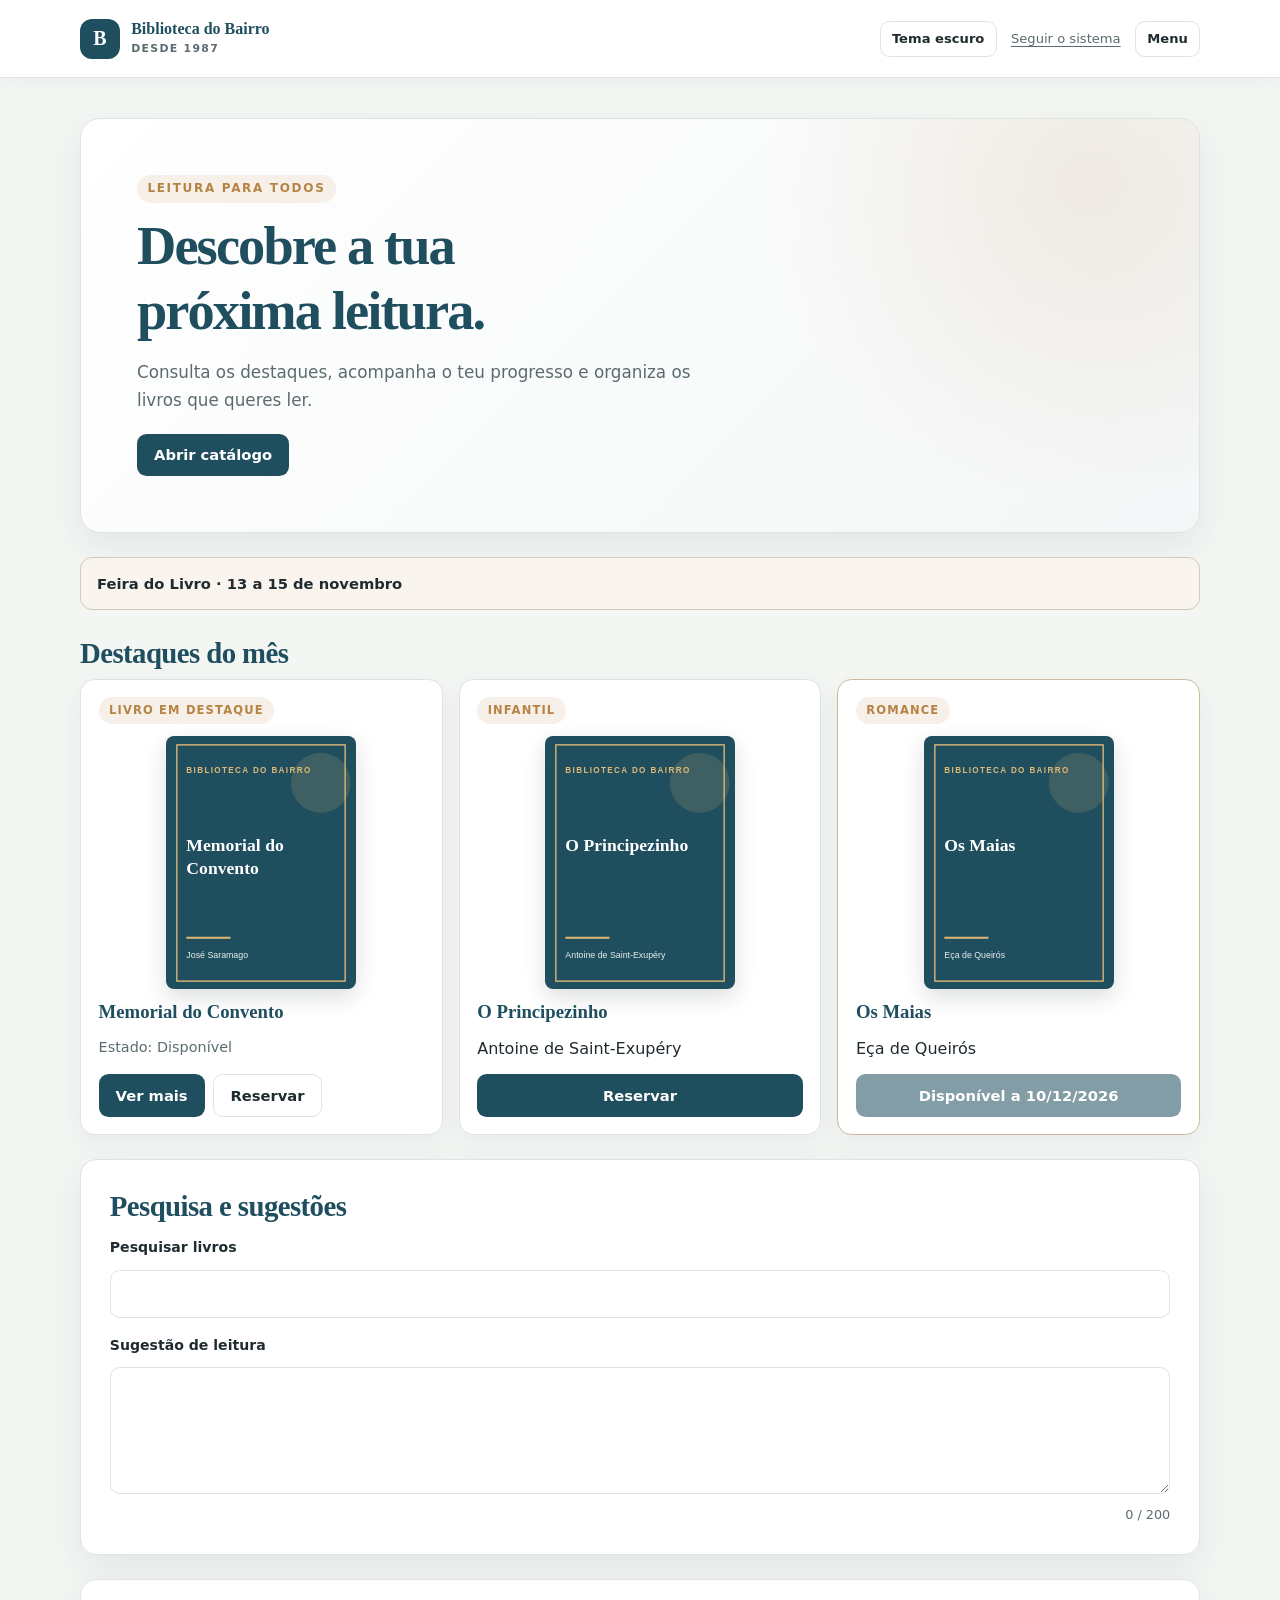
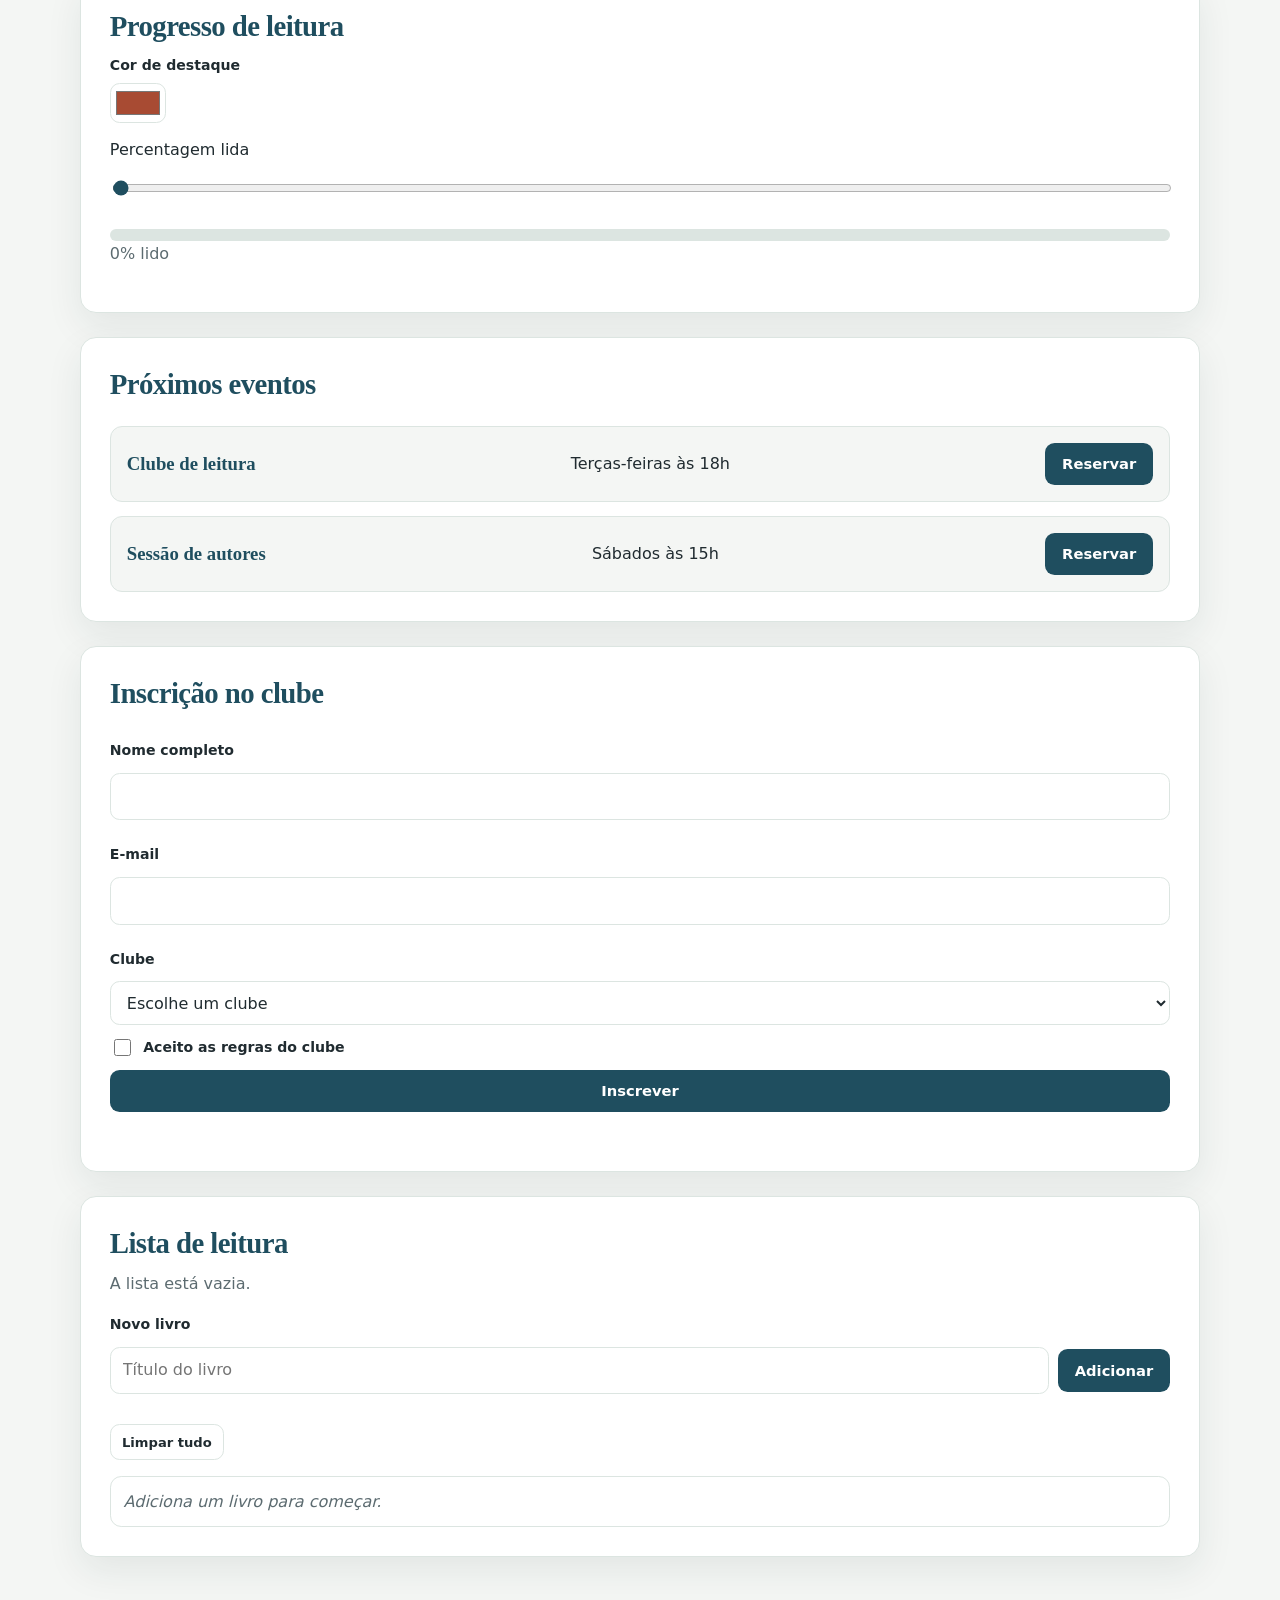
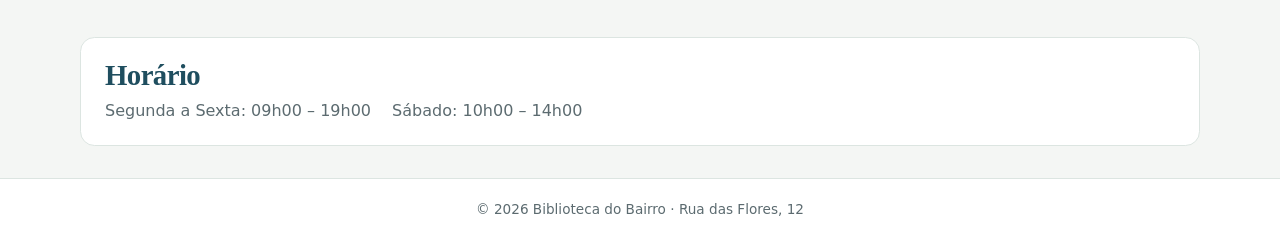
==== commit f504fecb: "dia23a" ====
--- a/index.html
+++ b/index.html
@@ -47,7 +47,7 @@
             <div class="cartoes">
                 <article id="livro-destaque" class="cartao livro" data-estado="disponivel" data-devolucao="2026-12-10">
                     <span class="etiqueta">Livro em destaque</span>
-                    <img class="capa" src="https://placehold.co/240x320/1f4e5f/ffffff?text=Memorial" alt="Capa de Memorial do Convento">
+                    <img class="capa" data-capa-url="https://covers.openlibrary.org/b/id/14422896-M.jpg" src="https://covers.openlibrary.org/b/id/14422896-M.jpg" alt="Capa de Memorial do Convento" loading="eager">
                     <h3 id="titulo-destaque">Memorial do Convento</h3>
                     <p id="estado-destaque" class="estado-livro"></p>
                     <div class="acoes">
@@ -57,12 +57,14 @@
                 </article>
                 <article class="cartao livro" data-estado="disponivel">
                     <span class="etiqueta">Infantil</span>
+                    <img class="capa" data-capa-url="https://covers.openlibrary.org/b/id/10555406-M.jpg" src="https://covers.openlibrary.org/b/id/10555406-M.jpg" alt="Capa de O Principezinho" loading="lazy">
                     <h3>O Principezinho</h3>
                     <p>Antoine de Saint-Exupéry</p>
                     <button class="botao reservar" type="button">Reservar</button>
                 </article>
                 <article class="cartao livro" data-estado="emprestado" data-devolucao="2026-12-10">
                     <span class="etiqueta">Romance</span>
+                    <img class="capa" data-capa-url="https://covers.openlibrary.org/b/id/104218-M.jpg" src="https://covers.openlibrary.org/b/id/104218-M.jpg" alt="Capa de Os Maias" loading="lazy">
                     <h3>Os Maias</h3>
                     <p>Eça de Queirós</p>
                     <button class="botao reservar" type="button">Reservar</button>
--- a/style.css
+++ b/style.css
@@ -1072,7 +1072,7 @@
 }
 
 .livro-card {
-    min-height: 210px;
+    min-height: 345px;
     padding: 1.1rem;
     border-radius: 0.85rem;
     box-shadow: 0 8px 24px rgb(25 48 53 / 5%);
@@ -1087,6 +1087,16 @@
 
 .livro-card.emprestado {
     border-left: 3px solid var(--cor-destaque);
+}
+
+.livro-capa {
+    width: 132px;
+    height: 180px;
+    align-self: center;
+    border-radius: 0.45rem;
+    background: var(--cor-fundo);
+    box-shadow: 0 8px 20px rgb(17 31 34 / 14%);
+    object-fit: cover;
 }
 
 .aviso-emprestado {
